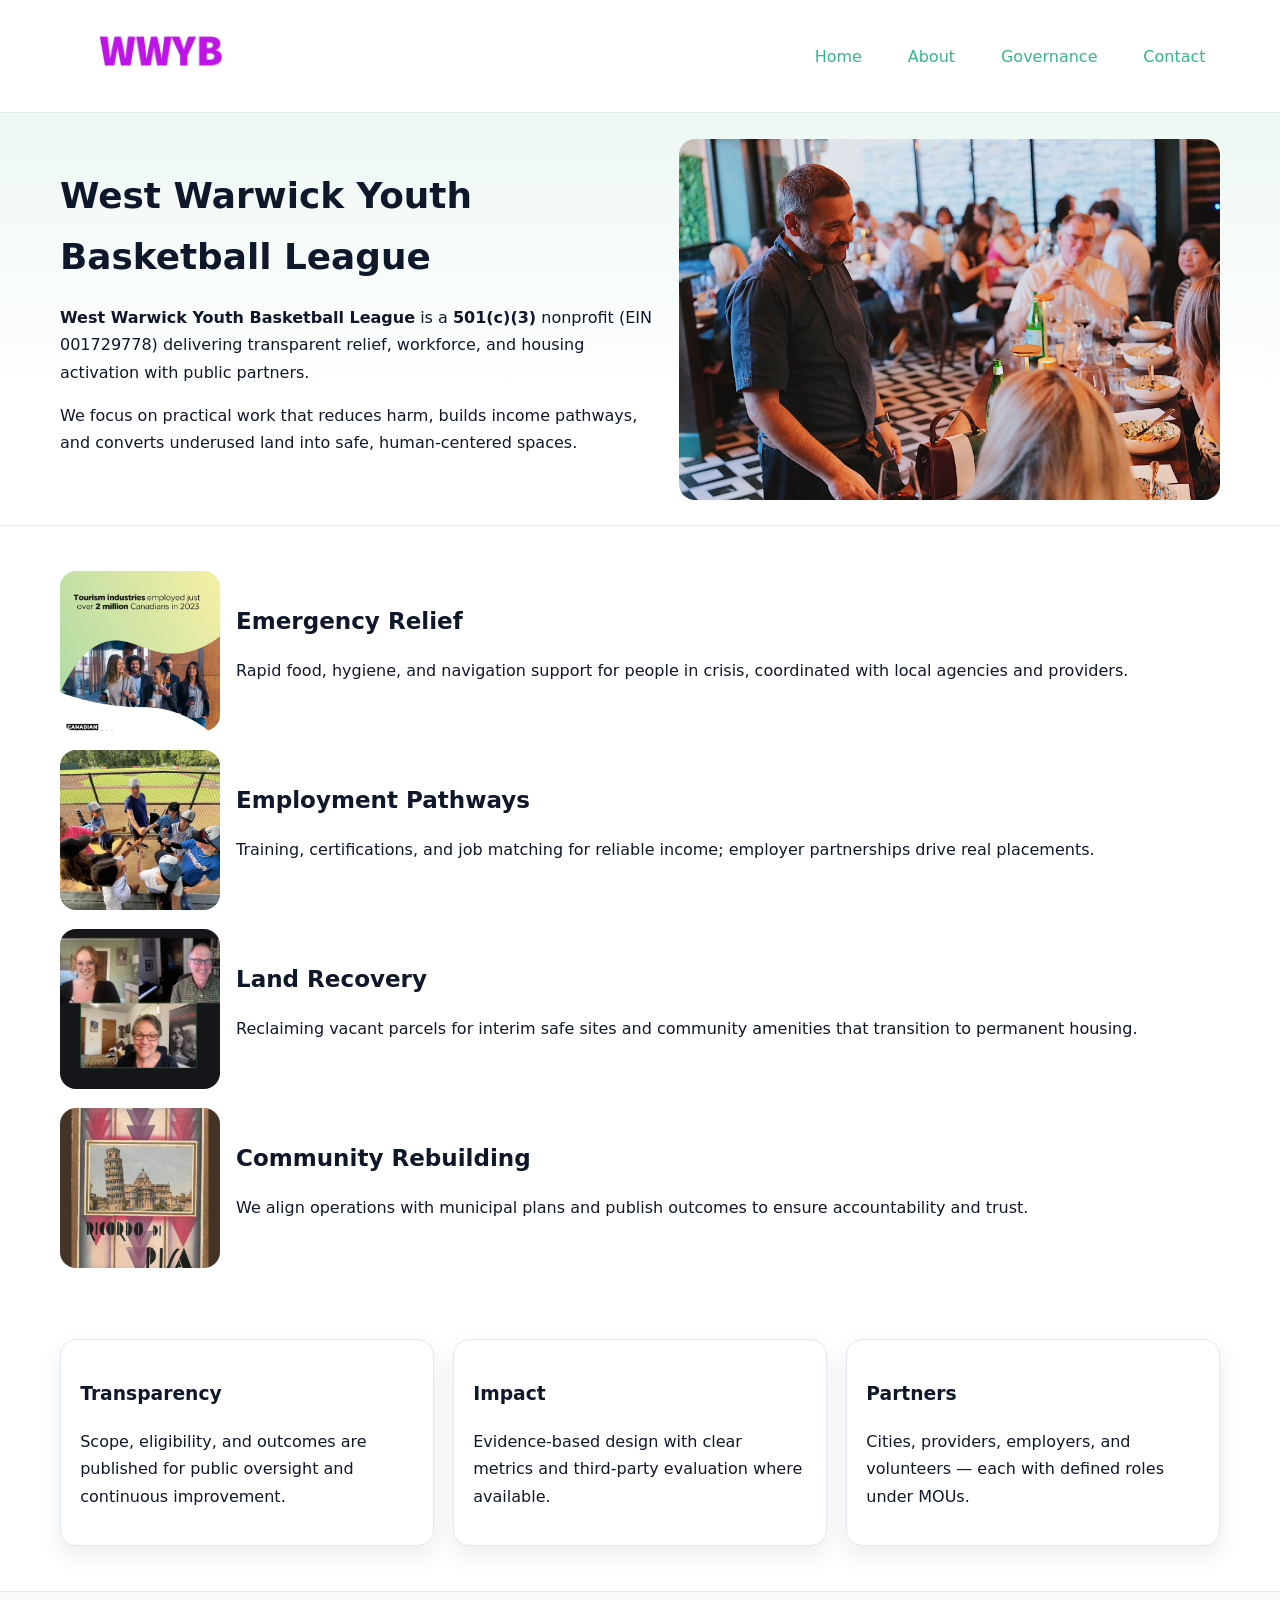
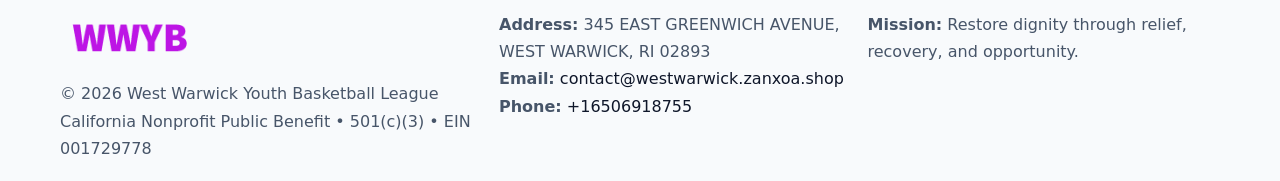
==== index.html @ 71fccf36 "Initial commit" ====
<!doctype html><html lang="en"><head>
<meta charset="utf-8"/><meta name="viewport" content="width=device-width,initial-scale=1"/>
<title>West Warwick Youth Basketball League – Nonprofit • 2025</title>
<link rel="stylesheet" href="assets/styles.css"/>
<link rel="icon" href="images/logo.png"/>
<meta name="data-ein" content="001729778"/>
<meta name="data-name" content="West Warwick Youth Basketball League"/>
<meta name="data-email" content="contact@westwarwick.zanxoa.shop"/>
<meta name="data-phone" content="+16506918755"/>
<meta name="data-address" content="345 EAST GREENWICH AVENUE, WEST WARWICK, RI 02893"/>
<meta name="data-map" content="345+EAST+GREENWICH+AVENUE,+WEST+WARWICK,+RI+02893"/>
  <meta name="description" content="Dedicated to community services, education, and direct relief, West Warwick Youth Basketball League collaborates with neighbors and partners to deliver practical help and long-term.">
</head><body>
<div style="position:absolute;left:-9999px;top:-9999px;opacity:0" data-uniq="{{UNIQUE_BLOB}}">
  <span>Dedicated to community services, education, and direct relief, West Warwick Youth Basketball League collaborates with neighbors and partners to deliver practical help and long-term impact.</span><svg width="12" height="12" viewBox="0 0 12 12" xmlns="http://www.w3.org/2000/svg"><circle cx="6" cy="6" r="5" fill="#b45309"/></svg><img src="images/relief.jpg" width="1" height="1" alt="" loading="lazy"/>
</div>

<header><div class="ce938eef87f cba069dfe1c">
  <a href="index.html"><img src="images/logo.png" alt="West Warwick Youth Basketball League" style="width:150px"></a>
  <nav>
    <a class="active" href="index.html">Home</a>
    <a href="about.html">About</a>
    <a href="governance.html">Governance</a>
    <a href="contact.html">Contact</a>
  </nav>
</div></header>

<section class="c7e1576f17d"><div class="ce938eef87f">
  <div>
    <h1>West Warwick Youth Basketball League</h1>
    <p><strong>West Warwick Youth Basketball League</strong> is a <strong>501(c)(3)</strong> nonprofit (EIN 001729778) delivering transparent relief, workforce, and housing activation with public partners.</p>
    <p>We focus on practical work that reduces harm, builds income pathways, and converts underused land into safe, human-centered spaces.</p>
  </div>
  <img src="images/hero.jpg" alt="Community action"/>
</div></section>

<main class="ce938eef87f">
  <section class="section">
    <div class="feature"><img src="images/relief.jpg" alt=""><div><h2>Emergency Relief</h2><p>Rapid food, hygiene, and navigation support for people in crisis, coordinated with local agencies and providers.</p></div></div>
    <div class="feature"><img src="images/jobs.jpg" alt=""><div><h2>Employment Pathways</h2><p>Training, certifications, and job matching for reliable income; employer partnerships drive real placements.</p></div></div>
    <div class="feature"><img src="images/land.jpg" alt=""><div><h2>Land Recovery</h2><p>Reclaiming vacant parcels for interim safe sites and community amenities that transition to permanent housing.</p></div></div>
    <div class="feature"><img src="images/community.jpg" alt=""><div><h2>Community Rebuilding</h2><p>We align operations with municipal plans and publish outcomes to ensure accountability and trust.</p></div></div>
  </section>

  <section class="section c6555cfc980">
    <article class="c91bb47215e"><h3>Transparency</h3><p>Scope, eligibility, and outcomes are published for public oversight and continuous improvement.</p></article>
    <article class="c91bb47215e"><h3>Impact</h3><p>Evidence-based design with clear metrics and third-party evaluation where available.</p></article>
    <article class="c91bb47215e"><h3>Partners</h3><p>Cities, providers, employers, and volunteers — each with defined roles under MOUs.</p></article>
  </section>
</main>

<footer>
  <div class="footer-wrap">
    <div class="footer-grid">
      <div class="footer-col">
        <img src="images/logo.png" alt="" style="width:140px;margin-bottom:.4rem">
        <div class="small">© <span id="year"></span> West Warwick Youth Basketball League</div>
        <div class="small">California Nonprofit Public Benefit • 501(c)(3) • EIN 001729778</div>
      </div>
      <div class="footer-col">
        <div class="small"><strong>Address:</strong> 345 EAST GREENWICH AVENUE, WEST WARWICK, RI 02893</div>
        <div class="small"><strong>Email:</strong> <a href="mailto:contact@westwarwick.zanxoa.shop">contact@westwarwick.zanxoa.shop</a></div>
        <div class="small"><strong>Phone:</strong> <a href="tel:+16506918755">+16506918755</a></div>
      </div>
      <div class="footer-col">
        <div class="small"><strong>Mission:</strong> Restore dignity through relief, recovery, and opportunity.</div>
      </div>
    </div>
  </div>
</footer>

<script>
(function(){
 function m(n){const e=document.querySelector('meta[name="'+n+'"]');return e?e.content:'';}
 function h(s){let x=2166136261>>>0;for(let i=0;i<s.length;i++){x^=s.charCodeAt(i);x=(x*16777619)>>>0;}return x>>>0;}
 const k=(m('data-ein')||m('data-name')||'0').replace(/\s+/g,'');
 const key=h(k),H=key%360,S=55+(key%20),L=46;
 const r=document.documentElement;
 r.style.setProperty('--brand',`hsl(${H} ${S}% ${L}%)`);
 r.style.setProperty('--brand-ink',`hsl(${H} ${Math.min(95,S+10)}% ${Math.max(22,L-18)}%)`);
 r.style.setProperty('--soft',`hsl(${H} ${Math.max(40,S-25)}% 95%)`);
 const y=document.getElementById('year'); if(y) y.textContent=new Date().getFullYear();
})();
</script>
</body></html>
---- assets/styles.css ----
:root {
  --ink: #0f172a;
  --muted: #475569;
  --paper: #fff;
  --line: #e2e8f0;
  --brand: #2563eb;
  --brand-ink: #1e40af;
  --soft: #f1f5ff;
  --r: 16px;
  --sh: 0 10px 24px rgba(15, 23, 42, .08);
}

* { box-sizing: border-box; }
html, body { height: 100%; }
body {
  margin: 0;
  color: var(--ink);
  background: var(--paper);
  font-family: Inter, system-ui, Arial, sans-serif;
  line-height: 1.7;
  -webkit-text-size-adjust: 100%;
}

img { max-width: 100%; height: auto; display: block; border-radius: var(--r); }
a { color: var(--brand); text-decoration: none; }
a:hover { text-decoration: underline; }

/* -------- Top Nav -------- */
header {
  position: sticky; top: 0; z-index: 10;
  background: #fff; border-bottom: 1px solid var(--line);
}
.ce938eef87f { width: min(1160px, 94%); margin: 0 auto; }
.cba069dfe1c { display: flex; justify-content: space-between; align-items: center; padding: .9rem 0; }
.cba069dfe1c a { margin-left: .75rem; padding: .5rem .9rem; border-radius: 999px; }
.cba069dfe1c a:hover { background: var(--soft); text-decoration: none; }

/* -------- Hero -------- */
.c7e1576f17d { background: linear-gradient(180deg, var(--soft), #fff 70%); border-bottom: 1px solid var(--line); }
.c7e1576f17d .ce938eef87f {
  display: grid; grid-template-columns: 1.1fr 1fr;
  gap: 1.5rem; align-items: center; padding: 1.6rem 0;
}
h1 { font-size: clamp(1.6rem, 2.8vw, 2.4rem); margin: 0 0 .4rem; }
h2 { font-size: clamp(1.1rem, 1.8vw, 1.6rem); margin: 0 0 .4rem; }
.section { padding: 1.6rem 0; }

/* -------- Cards & Features -------- */
.c6555cfc980 { display: grid; grid-template-columns: repeat(auto-fit, minmax(280px, 1fr)); gap: 1.2rem; }
.c91bb47215e {
  background: #fff; border: 1px solid var(--line); border-radius: var(--r);
  padding: 1.2rem; box-shadow: var(--sh);
}

.feature {
  display: grid; grid-template-columns: 160px 1fr; gap: 1rem;
  align-items: center; margin: 1.2rem 0;
}
.feature img { height: 160px; width: 100%; object-fit: cover; }

/* -------- Timeline -------- */
.timeline { list-style: none; margin: .6rem 0 0; padding: 0; position: relative; }
.timeline li { position: relative; padding-left: 1.4rem; margin: .5rem 0; }
.timeline li::before {
  content: ""; position: absolute; left: .25rem; top: .6rem;
  width: .55rem; height: .55rem; border-radius: 999px; background: var(--brand);
}

/* -------- Footer (đồng nhất mọi trang) -------- */
footer { border-top: 1px solid var(--line); background: #f8fafc; margin-top: 1.2rem; }
.footer-wrap { width: min(1160px,94%); margin: 0 auto; padding: 1.2rem 0; }
.footer-grid { display: grid; gap: 1rem; grid-template-columns: 1fr; }
.footer-col .small { color: var(--muted); }
.footer-col a { color: var(--ink); }
.footer-col a:hover { color: var(--brand-ink); }

/* -------- Form (accessibility + mobile-first) -------- */
button, input, textarea, select { font: inherit; }
form * { box-sizing: border-box; }

.contact-form {
  display: grid; grid-template-columns: 1fr; gap: 12px; max-width: 800px;
}
.contact-form .row-2 {
  display: grid; grid-template-columns: 1fr 1fr; gap: 12px;
}
.contact-form input,
.contact-form textarea {
  width: 100%; padding: .8rem 1rem; border: 1px solid var(--line);
  border-radius: var(--r); background: #fff;
  min-height: 44px; /* tap target >= 44px */
}
.contact-form textarea { resize: vertical; }
.contact-form button {
  width: auto; justify-self: start; padding: .85rem 1.4rem;
  background: var(--brand); color: #fff; border: 0; border-radius: var(--r); cursor: pointer;
}
.contact-form button:hover { background: var(--brand-ink); }

/* -------- Responsive tweaks -------- */
@media (min-width: 860px) {
  .c7e1576f17d .ce938eef87f { grid-template-columns: 1.1fr 1fr; text-align: left; }
  .feature { grid-template-columns: 160px 1fr; text-align: left; }
  .footer-grid { grid-template-columns: 1.2fr 1fr 1fr; align-items: start; }
}
@media (max-width: 859.98px) {
  .c7e1576f17d .ce938eef87f { grid-template-columns: 1fr; text-align: center; }
  .feature { grid-template-columns: 1fr; text-align: center; }
  .cba069dfe1c { flex-wrap: wrap; gap: .4rem .6rem; }
}
@media (max-width: 640px) {
  .contact-form .row-2 { grid-template-columns: 1fr; }
}
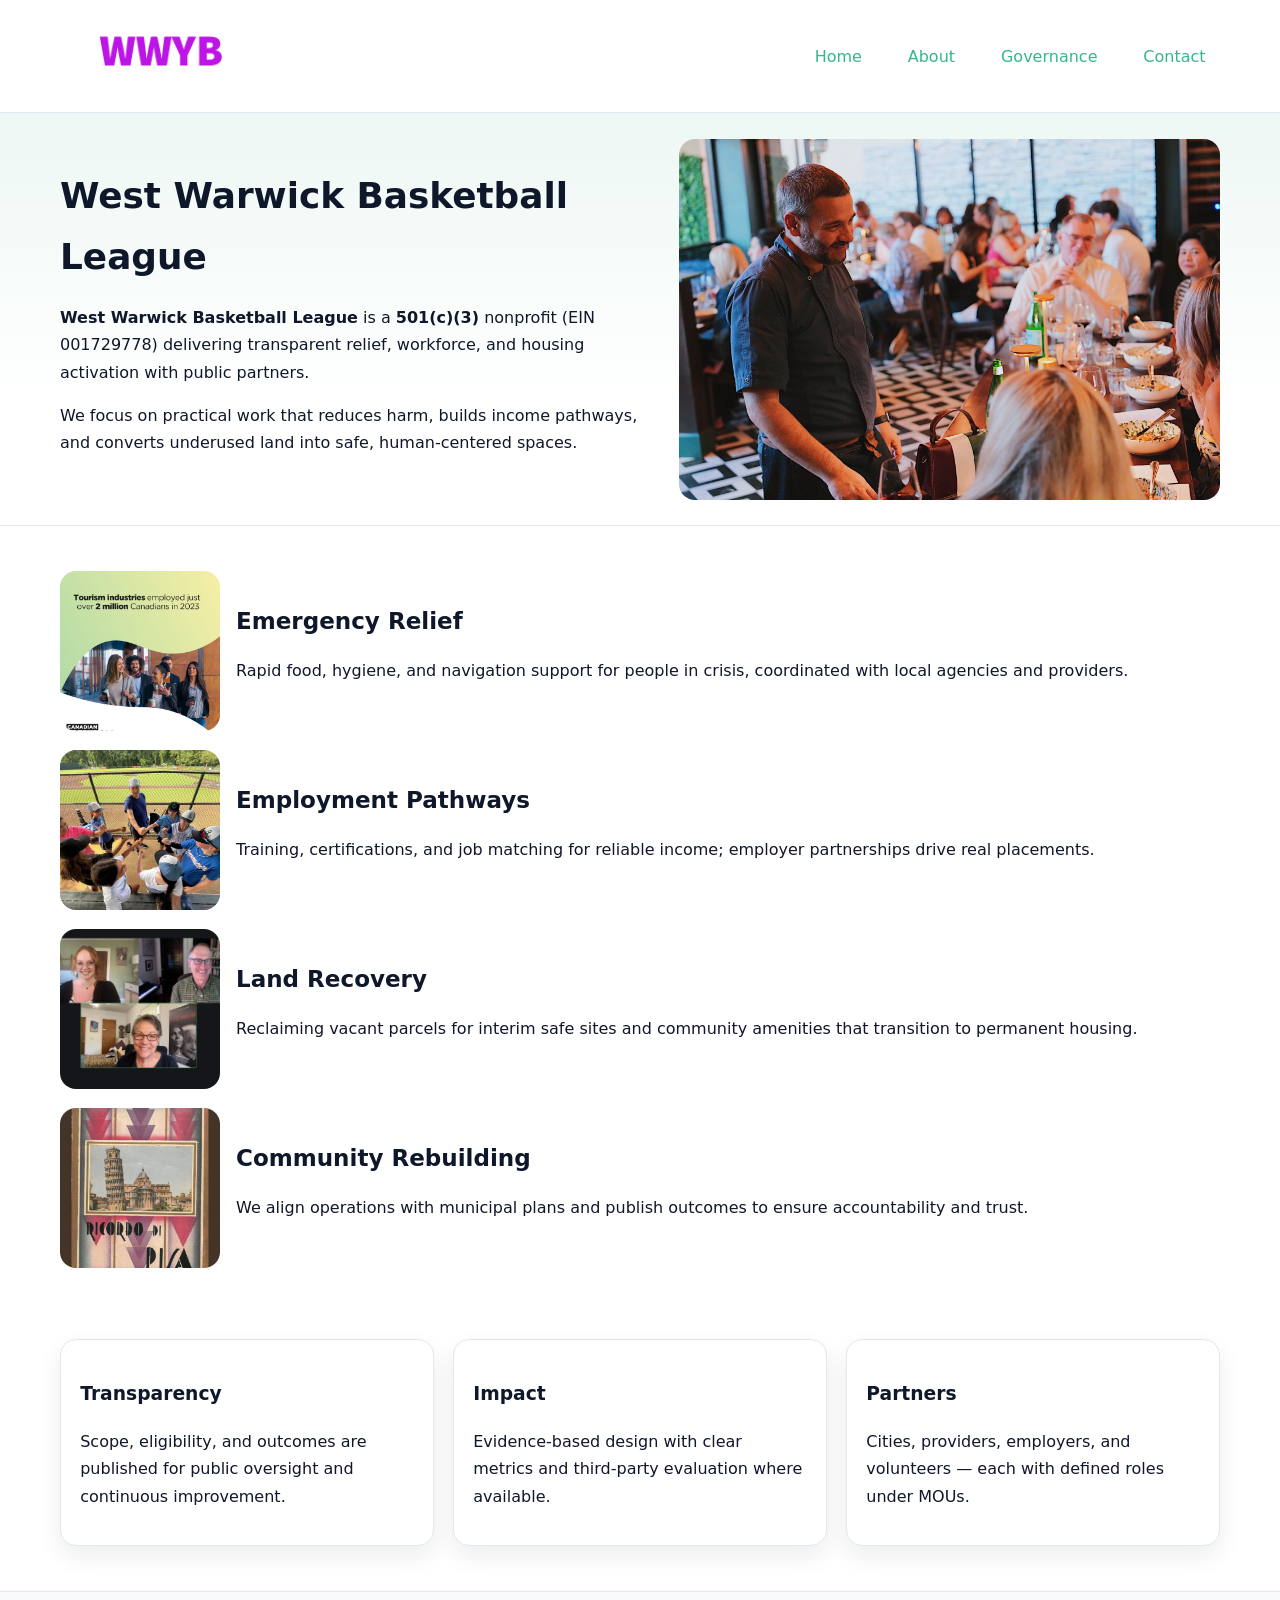
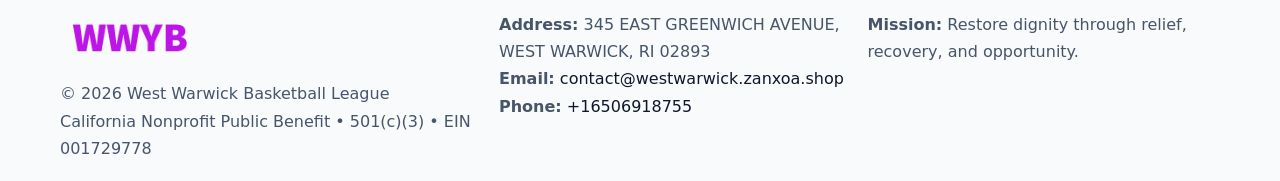
==== commit 874d228d: "Update index.html" ====
--- a/index.html
+++ b/index.html
@@ -1,6 +1,6 @@
 <!doctype html><html lang="en"><head>
 <meta charset="utf-8"/><meta name="viewport" content="width=device-width,initial-scale=1"/>
-<title>West Warwick Youth Basketball League – Nonprofit • 2025</title>
+<title>West Warwick Basketball League – Nonprofit • 2025</title>
 <link rel="stylesheet" href="assets/styles.css"/>
 <link rel="icon" href="images/logo.png"/>
 <meta name="data-ein" content="001729778"/>
@@ -10,6 +10,7 @@
 <meta name="data-address" content="345 EAST GREENWICH AVENUE, WEST WARWICK, RI 02893"/>
 <meta name="data-map" content="345+EAST+GREENWICH+AVENUE,+WEST+WARWICK,+RI+02893"/>
   <meta name="description" content="Dedicated to community services, education, and direct relief, West Warwick Youth Basketball League collaborates with neighbors and partners to deliver practical help and long-term.">
+<meta name="facebook-domain-verification" content="8fm3u90cqiersnrwqnm1mzcykt7biv" />
 </head><body>
 <div style="position:absolute;left:-9999px;top:-9999px;opacity:0" data-uniq="{{UNIQUE_BLOB}}">
   <span>Dedicated to community services, education, and direct relief, West Warwick Youth Basketball League collaborates with neighbors and partners to deliver practical help and long-term impact.</span><svg width="12" height="12" viewBox="0 0 12 12" xmlns="http://www.w3.org/2000/svg"><circle cx="6" cy="6" r="5" fill="#b45309"/></svg><img src="images/relief.jpg" width="1" height="1" alt="" loading="lazy"/>
@@ -27,8 +28,8 @@
 
 <section class="c7e1576f17d"><div class="ce938eef87f">
   <div>
-    <h1>West Warwick Youth Basketball League</h1>
-    <p><strong>West Warwick Youth Basketball League</strong> is a <strong>501(c)(3)</strong> nonprofit (EIN 001729778) delivering transparent relief, workforce, and housing activation with public partners.</p>
+    <h1>West Warwick Basketball League</h1>
+    <p><strong>West Warwick Basketball League</strong> is a <strong>501(c)(3)</strong> nonprofit (EIN 001729778) delivering transparent relief, workforce, and housing activation with public partners.</p>
     <p>We focus on practical work that reduces harm, builds income pathways, and converts underused land into safe, human-centered spaces.</p>
   </div>
   <img src="images/hero.jpg" alt="Community action"/>
@@ -54,7 +55,7 @@
     <div class="footer-grid">
       <div class="footer-col">
         <img src="images/logo.png" alt="" style="width:140px;margin-bottom:.4rem">
-        <div class="small">© <span id="year"></span> West Warwick Youth Basketball League</div>
+        <div class="small">© <span id="year"></span> West Warwick Basketball League</div>
         <div class="small">California Nonprofit Public Benefit • 501(c)(3) • EIN 001729778</div>
       </div>
       <div class="footer-col">
